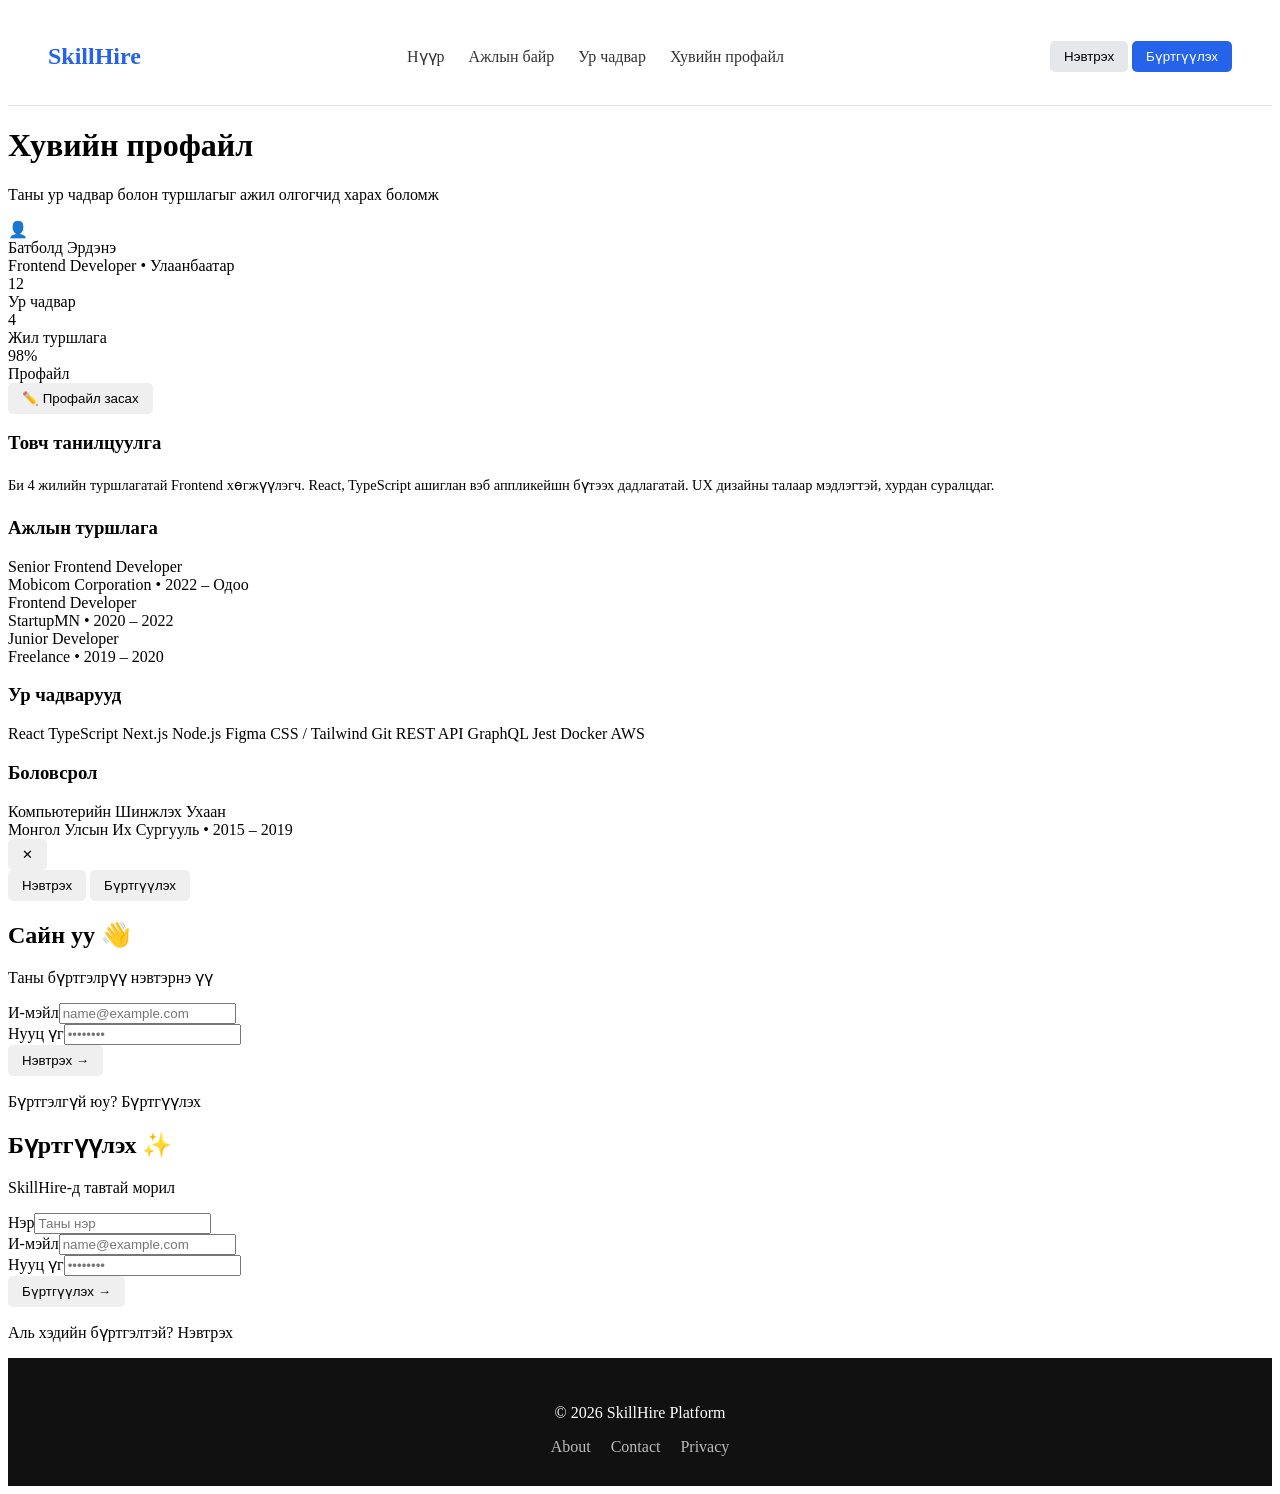
==== Client/public/profile.html @ 36c29470 "shinee" ====
<!DOCTYPE html>
<html lang="mn">
<head>
  <meta charset="UTF-8">
  <meta name="viewport" content="width=device-width, initial-scale=1.0">
  <title>SkillHire – Профайл</title>
  <link rel="stylesheet" href="style.css">
</head>
<body>

<header class="header">
  <div class="logo"><h2>Skill<span>Hire</span></h2></div>
  <nav class="navbar">
    <a href="index.html">Нүүр</a>
    <a href="jobs.html">Ажлын байр</a>
    <a href="skills.html">Ур чадвар</a>
    <a href="profile.html">Хувийн профайл</a>
  </nav>
  <div class="header-buttons">
    <button class="login-btn">Нэвтрэх</button>
    <button class="register-btn">Бүртгүүлэх</button>
  </div>
</header>

<div class="page-hero">
  <div class="container">
    <h1>Хувийн профайл</h1>
    <p>Таны ур чадвар болон туршлагыг ажил олгогчид харах боломж</p>
  </div>
</div>

<div class="profile-layout">
  <!-- SIDEBAR -->
  <aside class="profile-card">
    <div class="profile-avatar">👤</div>
    <div class="profile-name">Батболд Эрдэнэ</div>
    <div class="profile-title">Frontend Developer • Улаанбаатар</div>
    <div class="profile-stats">
      <div>
        <div class="profile-stat-num">12</div>
        <div class="profile-stat-label">Ур чадвар</div>
      </div>
      <div>
        <div class="profile-stat-num">4</div>
        <div class="profile-stat-label">Жил туршлага</div>
      </div>
      <div>
        <div class="profile-stat-num">98%</div>
        <div class="profile-stat-label">Профайл</div>
      </div>
    </div>
    <button class="edit-btn">✏️ Профайл засах</button>
  </aside>

  <!-- CONTENT -->
  <div class="profile-sections">

    <div class="section-card">
      <h3>Товч танилцуулга</h3>
      <p style="font-size:0.9rem;color:var(--ink-soft);line-height:1.75">
        Би 4 жилийн туршлагатай Frontend хөгжүүлэгч. React, TypeScript ашиглан вэб аппликейшн бүтээх дадлагатай. UX дизайны талаар мэдлэгтэй, хурдан суралцдаг.
      </p>
    </div>

    <div class="section-card">
      <h3>Ажлын туршлага</h3>
      <div class="exp-item">
        <div class="exp-title">Senior Frontend Developer</div>
        <div class="exp-company">Mobicom Corporation • 2022 – Одоо</div>
      </div>
      <div class="exp-item">
        <div class="exp-title">Frontend Developer</div>
        <div class="exp-company">StartupMN • 2020 – 2022</div>
      </div>
      <div class="exp-item">
        <div class="exp-title">Junior Developer</div>
        <div class="exp-company">Freelance • 2019 – 2020</div>
      </div>
    </div>

    <div class="section-card">
      <h3>Ур чадварууд</h3>
      <div class="skills-chips">
        <span class="chip">React</span>
        <span class="chip">TypeScript</span>
        <span class="chip">Next.js</span>
        <span class="chip">Node.js</span>
        <span class="chip">Figma</span>
        <span class="chip">CSS / Tailwind</span>
        <span class="chip">Git</span>
        <span class="chip">REST API</span>
        <span class="chip">GraphQL</span>
        <span class="chip">Jest</span>
        <span class="chip">Docker</span>
        <span class="chip">AWS</span>
      </div>
    </div>

    <div class="section-card">
      <h3>Боловсрол</h3>
      <div class="exp-item">
        <div class="exp-title">Компьютерийн Шинжлэх Ухаан</div>
        <div class="exp-company">Монгол Улсын Их Сургууль • 2015 – 2019</div>
      </div>
    </div>

  </div>
</div>

<!-- MODAL -->
<div class="modal-overlay" id="modalOverlay">
  <div class="modal">
    <button class="modal-close" id="modalClose">✕</button>
    <div class="modal-tabs">
      <button class="modal-tab active" data-tab="login">Нэвтрэх</button>
      <button class="modal-tab" data-tab="register">Бүртгүүлэх</button>
    </div>
    <div class="tab-panel active" id="loginPanel">
      <h2>Сайн уу 👋</h2>
      <p class="modal-sub">Таны бүртгэлрүү нэвтэрнэ үү</p>
      <div class="form-group"><label>И-мэйл</label><input type="email" placeholder="name@example.com"></div>
      <div class="form-group"><label>Нууц үг</label><input type="password" placeholder="••••••••"></div>
      <button class="modal-btn">Нэвтрэх →</button>
      <p class="modal-footer-text">Бүртгэлгүй юу? <a data-open-tab="register">Бүртгүүлэх</a></p>
    </div>
    <div class="tab-panel" id="registerPanel">
      <h2>Бүртгүүлэх ✨</h2>
      <p class="modal-sub">SkillHire-д тавтай морил</p>
      <div class="form-group"><label>Нэр</label><input type="text" placeholder="Таны нэр"></div>
      <div class="form-group"><label>И-мэйл</label><input type="email" placeholder="name@example.com"></div>
      <div class="form-group"><label>Нууц үг</label><input type="password" placeholder="••••••••"></div>
      <button class="modal-btn">Бүртгүүлэх →</button>
      <p class="modal-footer-text">Аль хэдийн бүртгэлтэй? <a data-open-tab="login">Нэвтрэх</a></p>
    </div>
  </div>
</div>

<footer class="footer">
  <p>© 2026 SkillHire Platform</p>
  <div class="footer-links">
    <a href="#">About</a><a href="#">Contact</a><a href="#">Privacy</a>
  </div>
</footer>

<script src="main.js"></script>
</body>
</html>
---- Client/public/style.css ----
<<<<<<< HEAD
body{
    margin:0;
    font-family: Arial, sans-serif;
    background-color:#f5f5f5;
}


.header{
    display:flex;
    justify-content:space-between;
    align-items:center;
    background-color:white;
    padding:15px 40px;
    border-bottom:1px solid #ddd;
}

.logo h2{
    color:#2563eb;
}

.navbar a{
    margin:0 10px;
    text-decoration:none;
    color:#333;
}

.navbar a:hover{
    color:#2563eb;
}



button{
    padding:8px 14px;
    border:none;
    border-radius:5px;
    cursor:pointer;
}

.login-btn{
    background-color:#e5e7eb;
}

.register-btn{
    background-color:#2563eb;
    color:white;
}


.hero{
    text-align:center;
    padding:80px 20px;
}

.hero h1{
    font-size:36px;
    margin-bottom:10px;
}

.hero p{
    color:#555;
    margin-bottom:25px;
}

.search-box{
    display:flex;
    align-items:center;
    background:white;
    border-radius:40px;
    padding:8px;
    width:700px;
    margin:auto;
    box-shadow:0 2px 8px rgba(0,0,0,0.1);
}

.search-input{
    display:flex;
    align-items:center;
    gap:8px;
    flex:1;
}

.search-input input{
    border:none;
    outline:none;
    font-size:16px;
    width:100%;
}

.divider{
    width:1px;
    height:30px;
    background:#ddd;
}

.search-btn{
    background:#2557a7;
    color:white;
    border:none;
    padding:12px 28px;
    border-radius:30px;
    font-size:16px;
    cursor:pointer;
}

.search-btn:hover{
    background:#1e4fa0;
}



.footer{
    background-color:#111;
    color:white;
    text-align:center;
    padding:30px;
}

.footer-links a{
    color:#bbb;
    margin:0 10px;
    text-decoration:none;
}

.footer-links a:hover{
    color:white;
}



@media (max-width:768px){

    .header{
        flex-direction:column;
        gap:10px;
    }

    .navbar{
        display:flex;
        gap:10px;
    }

    .hero h1{
        font-size:28px;
    }

=======
@import url('https://fonts.googleapis.com/css2?family=Sora:wght@300;400;500;600;700;800&family=DM+Sans:ital,wght@0,300;0,400;0,500;1,300&display=swap');

*, *::before, *::after { box-sizing: border-box; margin: 0; padding: 0; }

:root {
  --ink: #0f0f14;
  --ink-soft: #3a3a4a;
  --ink-mute: #7a7a8c;
  --surface: #f7f6f3;
  --white: #ffffff;
  --accent: #e8420a;
  --accent-warm: #ff6b3d;
  --accent-pale: #fff1ec;
  --gold: #f5a623;
  --border: #e2e0db;
  --shadow-sm: 0 1px 4px rgba(0,0,0,0.07);
  --shadow-md: 0 4px 20px rgba(0,0,0,0.10);
  --shadow-lg: 0 12px 48px rgba(0,0,0,0.14);
  --radius: 12px;
  --radius-lg: 20px;
  --font-head: 'Sora', sans-serif;
  --font-body: 'DM Sans', sans-serif;
}

html { scroll-behavior: smooth; }

body {
  font-family: var(--font-body);
  background: var(--surface);
  color: var(--ink);
  min-height: 100vh;
  display: flex;
  flex-direction: column;
}

/* ─── HEADER ─── */
.header {
  position: sticky;
  top: 0;
  z-index: 100;
  background: rgba(247,246,243,0.92);
  backdrop-filter: blur(12px);
  border-bottom: 1px solid var(--border);
  display: flex;
  align-items: center;
  justify-content: space-between;
  padding: 0 2.5rem;
  height: 64px;
  gap: 2rem;
}

.logo h2 {
  font-family: var(--font-head);
  font-size: 1.45rem;
  font-weight: 800;
  letter-spacing: -0.04em;
  color: var(--ink);
}
.logo h2 span { color: var(--accent); }

.navbar { display: flex; align-items: center; gap: 0.25rem; }
.navbar a {
  font-family: var(--font-body);
  font-size: 0.875rem;
  font-weight: 500;
  color: var(--ink-soft);
  text-decoration: none;
  padding: 0.45rem 0.9rem;
  border-radius: 8px;
  transition: background 0.18s, color 0.18s;
}
.navbar a:hover, .navbar a.active {
  background: var(--white);
  color: var(--ink);
  box-shadow: var(--shadow-sm);
}

.header-buttons { display: flex; gap: 0.6rem; align-items: center; }

.login-btn {
  background: transparent;
  border: 1.5px solid var(--border);
  color: var(--ink);
  font-family: var(--font-body);
  font-size: 0.875rem;
  font-weight: 500;
  padding: 0.45rem 1.1rem;
  border-radius: 8px;
  cursor: pointer;
  transition: border-color 0.18s, background 0.18s;
}
.login-btn:hover { border-color: var(--ink); background: var(--white); }

.register-btn {
  background: var(--accent);
  border: none;
  color: #fff;
  font-family: var(--font-body);
  font-size: 0.875rem;
  font-weight: 600;
  padding: 0.5rem 1.2rem;
  border-radius: 8px;
  cursor: pointer;
  transition: background 0.18s, transform 0.12s;
}
.register-btn:hover { background: var(--accent-warm); transform: translateY(-1px); }

/* ─── HERO ─── */
.hero {
  flex: 1;
  display: flex;
  flex-direction: column;
  align-items: center;
  justify-content: center;
  text-align: center;
  padding: 6rem 1.5rem 5rem;
  position: relative;
  overflow: hidden;
}

.hero::before {
  content: '';
  position: absolute;
  inset: 0;
  background:
    radial-gradient(ellipse 70% 60% at 50% 0%, rgba(232,66,10,0.08) 0%, transparent 70%),
    radial-gradient(ellipse 40% 40% at 80% 80%, rgba(245,166,35,0.07) 0%, transparent 60%);
  pointer-events: none;
}

.hero-badge {
  display: inline-flex;
  align-items: center;
  gap: 0.5rem;
  background: var(--accent-pale);
  border: 1px solid rgba(232,66,10,0.2);
  color: var(--accent);
  font-size: 0.78rem;
  font-weight: 600;
  letter-spacing: 0.04em;
  text-transform: uppercase;
  padding: 0.35rem 0.9rem;
  border-radius: 999px;
  margin-bottom: 1.5rem;
}

.hero h1 {
  font-family: var(--font-head);
  font-size: clamp(2rem, 5vw, 3.6rem);
  font-weight: 800;
  letter-spacing: -0.04em;
  line-height: 1.12;
  color: var(--ink);
  max-width: 720px;
  margin-bottom: 1.25rem;
}
.hero h1 em { font-style: normal; color: var(--accent); }

.hero p {
  font-size: 1.05rem;
  color: var(--ink-mute);
  max-width: 480px;
  line-height: 1.7;
  font-weight: 300;
  margin-bottom: 2.5rem;
}

/* ─── SEARCH BOX ─── */
.search-box {
  display: flex;
  align-items: center;
  background: var(--white);
  border: 1.5px solid var(--border);
  border-radius: var(--radius-lg);
  box-shadow: var(--shadow-md);
  padding: 0.5rem 0.5rem 0.5rem 1rem;
  width: 100%;
  max-width: 620px;
  gap: 0;
  transition: box-shadow 0.2s, border-color 0.2s;
}
.search-box:focus-within {
  border-color: var(--accent);
  box-shadow: 0 0 0 3px rgba(232,66,10,0.1), var(--shadow-md);
}

.search-input {
  display: flex;
  align-items: center;
  gap: 0.5rem;
  flex: 1;
  padding: 0.4rem 0.8rem;
  font-size: 0.95rem;
  color: var(--ink-mute);
}
.search-input input {
  border: none;
  outline: none;
  background: transparent;
  font-family: var(--font-body);
  font-size: 0.93rem;
  color: var(--ink);
  width: 100%;
}
.search-input input::placeholder { color: var(--ink-mute); }

.divider {
  width: 1px;
  height: 28px;
  background: var(--border);
  flex-shrink: 0;
}

.search-btn {
  background: var(--accent);
  color: #fff;
  border: none;
  font-family: var(--font-head);
  font-size: 0.9rem;
  font-weight: 600;
  padding: 0.7rem 1.4rem;
  border-radius: 12px;
  cursor: pointer;
  white-space: nowrap;
  transition: background 0.18s, transform 0.12s;
  flex-shrink: 0;
}
.search-btn:hover { background: var(--accent-warm); transform: translateY(-1px); }

/* ─── STATS ─── */
.hero-stats {
  display: flex;
  gap: 2.5rem;
  margin-top: 2.5rem;
  flex-wrap: wrap;
  justify-content: center;
}
.stat { text-align: center; }
.stat-num {
  font-family: var(--font-head);
  font-size: 1.5rem;
  font-weight: 800;
  color: var(--ink);
  letter-spacing: -0.03em;
}
.stat-label {
  font-size: 0.78rem;
  color: var(--ink-mute);
  font-weight: 400;
  margin-top: 0.15rem;
}

/* ─── MODAL ─── */
.modal-overlay {
  position: fixed;
  inset: 0;
  background: rgba(15,15,20,0.55);
  backdrop-filter: blur(6px);
  z-index: 1000;
  display: flex;
  align-items: center;
  justify-content: center;
  opacity: 0;
  pointer-events: none;
  transition: opacity 0.25s;
}
.modal-overlay.open { opacity: 1; pointer-events: all; }

.modal {
  background: var(--white);
  border-radius: var(--radius-lg);
  box-shadow: var(--shadow-lg);
  width: 100%;
  max-width: 420px;
  padding: 2.5rem;
  position: relative;
  transform: translateY(16px) scale(0.97);
  transition: transform 0.28s cubic-bezier(0.34,1.56,0.64,1);
}
.modal-overlay.open .modal { transform: translateY(0) scale(1); }

.modal-close {
  position: absolute;
  top: 1.1rem;
  right: 1.1rem;
  background: var(--surface);
  border: none;
  width: 30px; height: 30px;
  border-radius: 50%;
  font-size: 1rem;
  cursor: pointer;
  color: var(--ink-mute);
  display: flex; align-items: center; justify-content: center;
  transition: background 0.15s;
}
.modal-close:hover { background: var(--border); }

.modal-tabs {
  display: flex;
  background: var(--surface);
  border-radius: 10px;
  padding: 0.3rem;
  margin-bottom: 1.75rem;
}
.modal-tab {
  flex: 1;
  background: transparent;
  border: none;
  font-family: var(--font-body);
  font-size: 0.88rem;
  font-weight: 600;
  padding: 0.55rem;
  border-radius: 8px;
  cursor: pointer;
  color: var(--ink-mute);
  transition: background 0.18s, color 0.18s, box-shadow 0.18s;
}
.modal-tab.active {
  background: var(--white);
  color: var(--ink);
  box-shadow: var(--shadow-sm);
}

.modal h2 {
  font-family: var(--font-head);
  font-size: 1.55rem;
  font-weight: 800;
  letter-spacing: -0.03em;
  margin-bottom: 0.4rem;
}
.modal-sub { font-size: 0.84rem; color: var(--ink-mute); margin-bottom: 1.5rem; }

.form-group { margin-bottom: 1rem; }
.form-group label {
  display: block;
  font-size: 0.8rem;
  font-weight: 600;
  color: var(--ink-soft);
  margin-bottom: 0.35rem;
  letter-spacing: 0.02em;
}
.form-group input {
  width: 100%;
  padding: 0.7rem 0.9rem;
  border: 1.5px solid var(--border);
  border-radius: 10px;
  font-family: var(--font-body);
  font-size: 0.93rem;
  color: var(--ink);
  background: var(--surface);
  outline: none;
  transition: border-color 0.18s, box-shadow 0.18s;
}
.form-group input:focus {
  border-color: var(--accent);
  box-shadow: 0 0 0 3px rgba(232,66,10,0.1);
  background: var(--white);
}

.modal-btn {
  width: 100%;
  background: var(--accent);
  color: #fff;
  border: none;
  font-family: var(--font-head);
  font-size: 0.95rem;
  font-weight: 700;
  padding: 0.85rem;
  border-radius: 10px;
  cursor: pointer;
  margin-top: 0.5rem;
  transition: background 0.18s, transform 0.12s;
  letter-spacing: 0.01em;
}
.modal-btn:hover { background: var(--accent-warm); transform: translateY(-1px); }

.modal-footer-text {
  text-align: center;
  font-size: 0.8rem;
  color: var(--ink-mute);
  margin-top: 1rem;
}
.modal-footer-text a {
  color: var(--accent);
  text-decoration: none;
  font-weight: 600;
  cursor: pointer;
}

.tab-panel { display: none; }
.tab-panel.active { display: block; }

/* ─── PAGE HEADER (jobs, skills, profile) ─── */
.page-hero {
  background: var(--white);
  border-bottom: 1px solid var(--border);
  padding: 3rem 2.5rem 2rem;
}
.page-hero h1 {
  font-family: var(--font-head);
  font-size: clamp(1.6rem, 3.5vw, 2.4rem);
  font-weight: 800;
  letter-spacing: -0.04em;
  color: var(--ink);
  margin-bottom: 0.4rem;
}
.page-hero p { color: var(--ink-mute); font-size: 0.95rem; font-weight: 300; }

/* ─── JOBS PAGE ─── */
.jobs-layout {
  display: grid;
  grid-template-columns: 260px 1fr;
  gap: 2rem;
  max-width: 1100px;
  margin: 2rem auto;
  padding: 0 2rem;
  align-items: start;
}

.filter-panel {
  background: var(--white);
  border: 1px solid var(--border);
  border-radius: var(--radius);
  padding: 1.5rem;
  position: sticky;
  top: 80px;
}
.filter-panel h3 {
  font-family: var(--font-head);
  font-size: 0.85rem;
  font-weight: 700;
  text-transform: uppercase;
  letter-spacing: 0.06em;
  color: var(--ink-mute);
  margin-bottom: 1rem;
}
.filter-group { margin-bottom: 1.5rem; }
.filter-group label {
  display: block;
  font-size: 0.82rem;
  font-weight: 600;
  color: var(--ink-soft);
  margin-bottom: 0.5rem;
}
.filter-options { display: flex; flex-direction: column; gap: 0.4rem; }
.filter-option {
  display: flex; align-items: center; gap: 0.5rem;
  font-size: 0.86rem; color: var(--ink-soft); cursor: pointer;
}
.filter-option input[type=checkbox] { accent-color: var(--accent); }

.jobs-list { display: flex; flex-direction: column; gap: 1rem; }
.search-bar-page {
  display: flex; gap: 0.75rem; margin-bottom: 1.25rem;
}
.search-bar-page input {
  flex: 1;
  padding: 0.7rem 1rem;
  border: 1.5px solid var(--border);
  border-radius: 10px;
  font-family: var(--font-body);
  font-size: 0.93rem;
  outline: none;
  background: var(--white);
  transition: border-color 0.18s;
}
.search-bar-page input:focus { border-color: var(--accent); }
.search-bar-page button {
  background: var(--accent);
  color: #fff;
  border: none;
  padding: 0.7rem 1.3rem;
  border-radius: 10px;
  font-family: var(--font-body);
  font-weight: 600;
  cursor: pointer;
  transition: background 0.18s;
}
.search-bar-page button:hover { background: var(--accent-warm); }

.job-card {
  background: var(--white);
  border: 1px solid var(--border);
  border-radius: var(--radius);
  padding: 1.5rem;
  display: flex;
  gap: 1rem;
  align-items: flex-start;
  transition: box-shadow 0.18s, border-color 0.18s, transform 0.15s;
  cursor: pointer;
  text-decoration: none;
  color: inherit;
}
.job-card:hover {
  box-shadow: var(--shadow-md);
  border-color: rgba(232,66,10,0.25);
  transform: translateY(-2px);
}
.job-logo {
  width: 48px; height: 48px;
  border-radius: 10px;
  background: var(--surface);
  border: 1px solid var(--border);
  display: flex; align-items: center; justify-content: center;
  font-size: 1.4rem;
  flex-shrink: 0;
}
.job-info { flex: 1; }
.job-title {
  font-family: var(--font-head);
  font-size: 1rem;
  font-weight: 700;
  letter-spacing: -0.02em;
  margin-bottom: 0.2rem;
}
.job-company { font-size: 0.84rem; color: var(--ink-mute); margin-bottom: 0.6rem; }
.job-tags { display: flex; flex-wrap: wrap; gap: 0.4rem; }
.tag {
  font-size: 0.75rem;
  font-weight: 600;
  padding: 0.25rem 0.65rem;
  border-radius: 999px;
  background: var(--surface);
  color: var(--ink-soft);
  border: 1px solid var(--border);
}
.tag.accent { background: var(--accent-pale); color: var(--accent); border-color: rgba(232,66,10,0.2); }
.job-meta { text-align: right; flex-shrink: 0; }
.job-salary {
  font-family: var(--font-head);
  font-size: 0.95rem;
  font-weight: 700;
  color: var(--ink);
}
.job-date { font-size: 0.75rem; color: var(--ink-mute); margin-top: 0.3rem; }

/* ─── SKILLS PAGE ─── */
.skills-grid {
  display: grid;
  grid-template-columns: repeat(auto-fill, minmax(280px, 1fr));
  gap: 1.25rem;
  max-width: 1100px;
  margin: 2rem auto;
  padding: 0 2rem;
}
.skill-card {
  background: var(--white);
  border: 1px solid var(--border);
  border-radius: var(--radius);
  padding: 1.75rem;
  transition: box-shadow 0.18s, transform 0.15s;
  cursor: pointer;
}
.skill-card:hover { box-shadow: var(--shadow-md); transform: translateY(-3px); }
.skill-icon { font-size: 2rem; margin-bottom: 1rem; }
.skill-card h3 {
  font-family: var(--font-head);
  font-size: 1.05rem;
  font-weight: 700;
  margin-bottom: 0.4rem;
  letter-spacing: -0.02em;
}
.skill-card p { font-size: 0.85rem; color: var(--ink-mute); line-height: 1.6; margin-bottom: 1rem; }
.skill-count { font-size: 0.8rem; font-weight: 600; color: var(--accent); }

/* ─── PROFILE PAGE ─── */
.profile-layout {
  display: grid;
  grid-template-columns: 300px 1fr;
  gap: 2rem;
  max-width: 1000px;
  margin: 2rem auto;
  padding: 0 2rem;
  align-items: start;
}
.profile-card {
  background: var(--white);
  border: 1px solid var(--border);
  border-radius: var(--radius);
  padding: 2rem;
  text-align: center;
  position: sticky;
  top: 80px;
}
.profile-avatar {
  width: 80px; height: 80px;
  border-radius: 50%;
  background: linear-gradient(135deg, var(--accent) 0%, var(--gold) 100%);
  display: flex; align-items: center; justify-content: center;
  font-size: 2rem;
  margin: 0 auto 1rem;
  color: #fff;
}
.profile-name {
  font-family: var(--font-head);
  font-size: 1.15rem;
  font-weight: 800;
  letter-spacing: -0.03em;
  margin-bottom: 0.25rem;
}
.profile-title { font-size: 0.84rem; color: var(--ink-mute); margin-bottom: 1.25rem; }
.profile-stats {
  display: flex;
  justify-content: space-around;
  border-top: 1px solid var(--border);
  padding-top: 1.25rem;
  margin-bottom: 1.25rem;
}
.profile-stat-num {
  font-family: var(--font-head);
  font-size: 1.2rem;
  font-weight: 800;
}
.profile-stat-label { font-size: 0.72rem; color: var(--ink-mute); }
.edit-btn {
  width: 100%;
  background: var(--surface);
  border: 1.5px solid var(--border);
  color: var(--ink);
  font-family: var(--font-body);
  font-size: 0.88rem;
  font-weight: 600;
  padding: 0.6rem;
  border-radius: 8px;
  cursor: pointer;
  transition: border-color 0.18s;
}
.edit-btn:hover { border-color: var(--ink); }

.profile-sections { display: flex; flex-direction: column; gap: 1.25rem; }
.section-card {
  background: var(--white);
  border: 1px solid var(--border);
  border-radius: var(--radius);
  padding: 1.5rem;
}
.section-card h3 {
  font-family: var(--font-head);
  font-size: 0.9rem;
  font-weight: 700;
  text-transform: uppercase;
  letter-spacing: 0.06em;
  color: var(--ink-mute);
  margin-bottom: 1rem;
}
.exp-item { margin-bottom: 1rem; padding-bottom: 1rem; border-bottom: 1px solid var(--border); }
.exp-item:last-child { border-bottom: none; margin-bottom: 0; padding-bottom: 0; }
.exp-title { font-weight: 600; font-size: 0.93rem; }
.exp-company { font-size: 0.82rem; color: var(--ink-mute); }
.skills-chips { display: flex; flex-wrap: wrap; gap: 0.5rem; }
.chip {
  background: var(--surface);
  border: 1px solid var(--border);
  border-radius: 8px;
  font-size: 0.82rem;
  font-weight: 500;
  padding: 0.35rem 0.8rem;
  color: var(--ink-soft);
}

/* ─── FOOTER ─── */
.footer {
  background: var(--white);
  border-top: 1px solid var(--border);
  padding: 1.5rem 2.5rem;
  display: flex;
  align-items: center;
  justify-content: space-between;
  font-size: 0.82rem;
  color: var(--ink-mute);
  margin-top: auto;
}
.footer-links { display: flex; gap: 1.5rem; }
.footer-links a { color: var(--ink-mute); text-decoration: none; transition: color 0.15s; }
.footer-links a:hover { color: var(--ink); }

/* ─── UTILITIES ─── */
.container { max-width: 1100px; margin: 0 auto; padding: 0 2rem; }
.hidden { display: none !important; }

@media (max-width: 768px) {
  .header { padding: 0 1rem; }
  .navbar { display: none; }
  .jobs-layout, .profile-layout { grid-template-columns: 1fr; }
  .filter-panel { position: static; }
  .hero { padding: 4rem 1rem 3rem; }
  .skills-grid { grid-template-columns: 1fr; padding: 0 1rem; }
>>>>>>> 3184eff (html, css, joohon js)
}
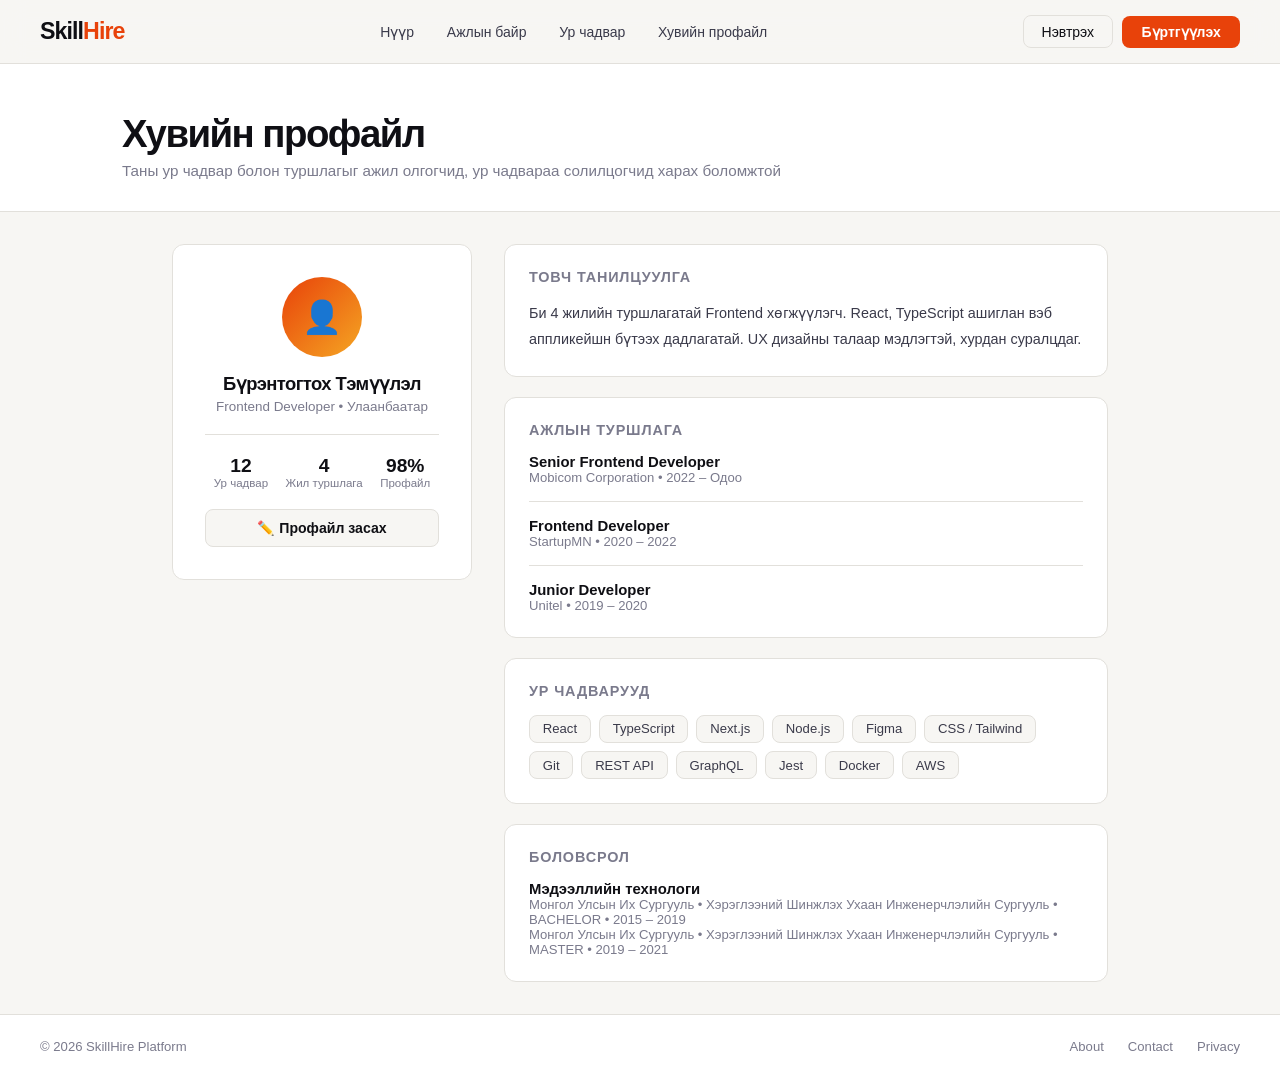
==== commit 6f319d00: "Heden ym nemev" ====
--- a/Client/public/profile.html
+++ b/Client/public/profile.html
@@ -25,7 +25,7 @@
 <div class="page-hero">
   <div class="container">
     <h1>Хувийн профайл</h1>
-    <p>Таны ур чадвар болон туршлагыг ажил олгогчид харах боломж</p>
+    <p>Таны ур чадвар болон туршлагыг ажил олгогчид, ур чадвараа солилцогчид харах боломжтой</p>
   </div>
 </div>
 
@@ -33,7 +33,7 @@
   <!-- SIDEBAR -->
   <aside class="profile-card">
     <div class="profile-avatar">👤</div>
-    <div class="profile-name">Батболд Эрдэнэ</div>
+    <div class="profile-name">Бүрэнтогтох Тэмүүлэл</div>
     <div class="profile-title">Frontend Developer • Улаанбаатар</div>
     <div class="profile-stats">
       <div>
@@ -74,7 +74,7 @@
       </div>
       <div class="exp-item">
         <div class="exp-title">Junior Developer</div>
-        <div class="exp-company">Freelance • 2019 – 2020</div>
+        <div class="exp-company">Unitel • 2019 – 2020</div>
       </div>
     </div>
 
@@ -99,8 +99,9 @@
     <div class="section-card">
       <h3>Боловсрол</h3>
       <div class="exp-item">
-        <div class="exp-title">Компьютерийн Шинжлэх Ухаан</div>
-        <div class="exp-company">Монгол Улсын Их Сургууль • 2015 – 2019</div>
+        <div class="exp-title">Мэдээллийн технологи</div>
+        <div class="exp-company">Монгол Улсын Их Сургууль • Хэрэглээний Шинжлэх Ухаан Инженерчлэлийн Сургууль • BACHELOR • 2015 – 2019</div>
+        <div class="exp-company">Монгол Улсын Их Сургууль • Хэрэглээний Шинжлэх Ухаан Инженерчлэлийн Сургууль • MASTER • 2019 – 2021</div>
       </div>
     </div>
 
--- a/Client/public/style.css
+++ b/Client/public/style.css
@@ -1,151 +1,3 @@
-<<<<<<< HEAD
-body{
-    margin:0;
-    font-family: Arial, sans-serif;
-    background-color:#f5f5f5;
-}
-
-
-.header{
-    display:flex;
-    justify-content:space-between;
-    align-items:center;
-    background-color:white;
-    padding:15px 40px;
-    border-bottom:1px solid #ddd;
-}
-
-.logo h2{
-    color:#2563eb;
-}
-
-.navbar a{
-    margin:0 10px;
-    text-decoration:none;
-    color:#333;
-}
-
-.navbar a:hover{
-    color:#2563eb;
-}
-
-
-
-button{
-    padding:8px 14px;
-    border:none;
-    border-radius:5px;
-    cursor:pointer;
-}
-
-.login-btn{
-    background-color:#e5e7eb;
-}
-
-.register-btn{
-    background-color:#2563eb;
-    color:white;
-}
-
-
-.hero{
-    text-align:center;
-    padding:80px 20px;
-}
-
-.hero h1{
-    font-size:36px;
-    margin-bottom:10px;
-}
-
-.hero p{
-    color:#555;
-    margin-bottom:25px;
-}
-
-.search-box{
-    display:flex;
-    align-items:center;
-    background:white;
-    border-radius:40px;
-    padding:8px;
-    width:700px;
-    margin:auto;
-    box-shadow:0 2px 8px rgba(0,0,0,0.1);
-}
-
-.search-input{
-    display:flex;
-    align-items:center;
-    gap:8px;
-    flex:1;
-}
-
-.search-input input{
-    border:none;
-    outline:none;
-    font-size:16px;
-    width:100%;
-}
-
-.divider{
-    width:1px;
-    height:30px;
-    background:#ddd;
-}
-
-.search-btn{
-    background:#2557a7;
-    color:white;
-    border:none;
-    padding:12px 28px;
-    border-radius:30px;
-    font-size:16px;
-    cursor:pointer;
-}
-
-.search-btn:hover{
-    background:#1e4fa0;
-}
-
-
-
-.footer{
-    background-color:#111;
-    color:white;
-    text-align:center;
-    padding:30px;
-}
-
-.footer-links a{
-    color:#bbb;
-    margin:0 10px;
-    text-decoration:none;
-}
-
-.footer-links a:hover{
-    color:white;
-}
-
-
-
-@media (max-width:768px){
-
-    .header{
-        flex-direction:column;
-        gap:10px;
-    }
-
-    .navbar{
-        display:flex;
-        gap:10px;
-    }
-
-    .hero h1{
-        font-size:28px;
-    }
-
-=======
 @import url('https://fonts.googleapis.com/css2?family=Sora:wght@300;400;500;600;700;800&family=DM+Sans:ital,wght@0,300;0,400;0,500;1,300&display=swap');
 
 *, *::before, *::after { box-sizing: border-box; margin: 0; padding: 0; }
@@ -833,5 +685,4 @@
   .filter-panel { position: static; }
   .hero { padding: 4rem 1rem 3rem; }
   .skills-grid { grid-template-columns: 1fr; padding: 0 1rem; }
->>>>>>> 3184eff (html, css, joohon js)
 }
